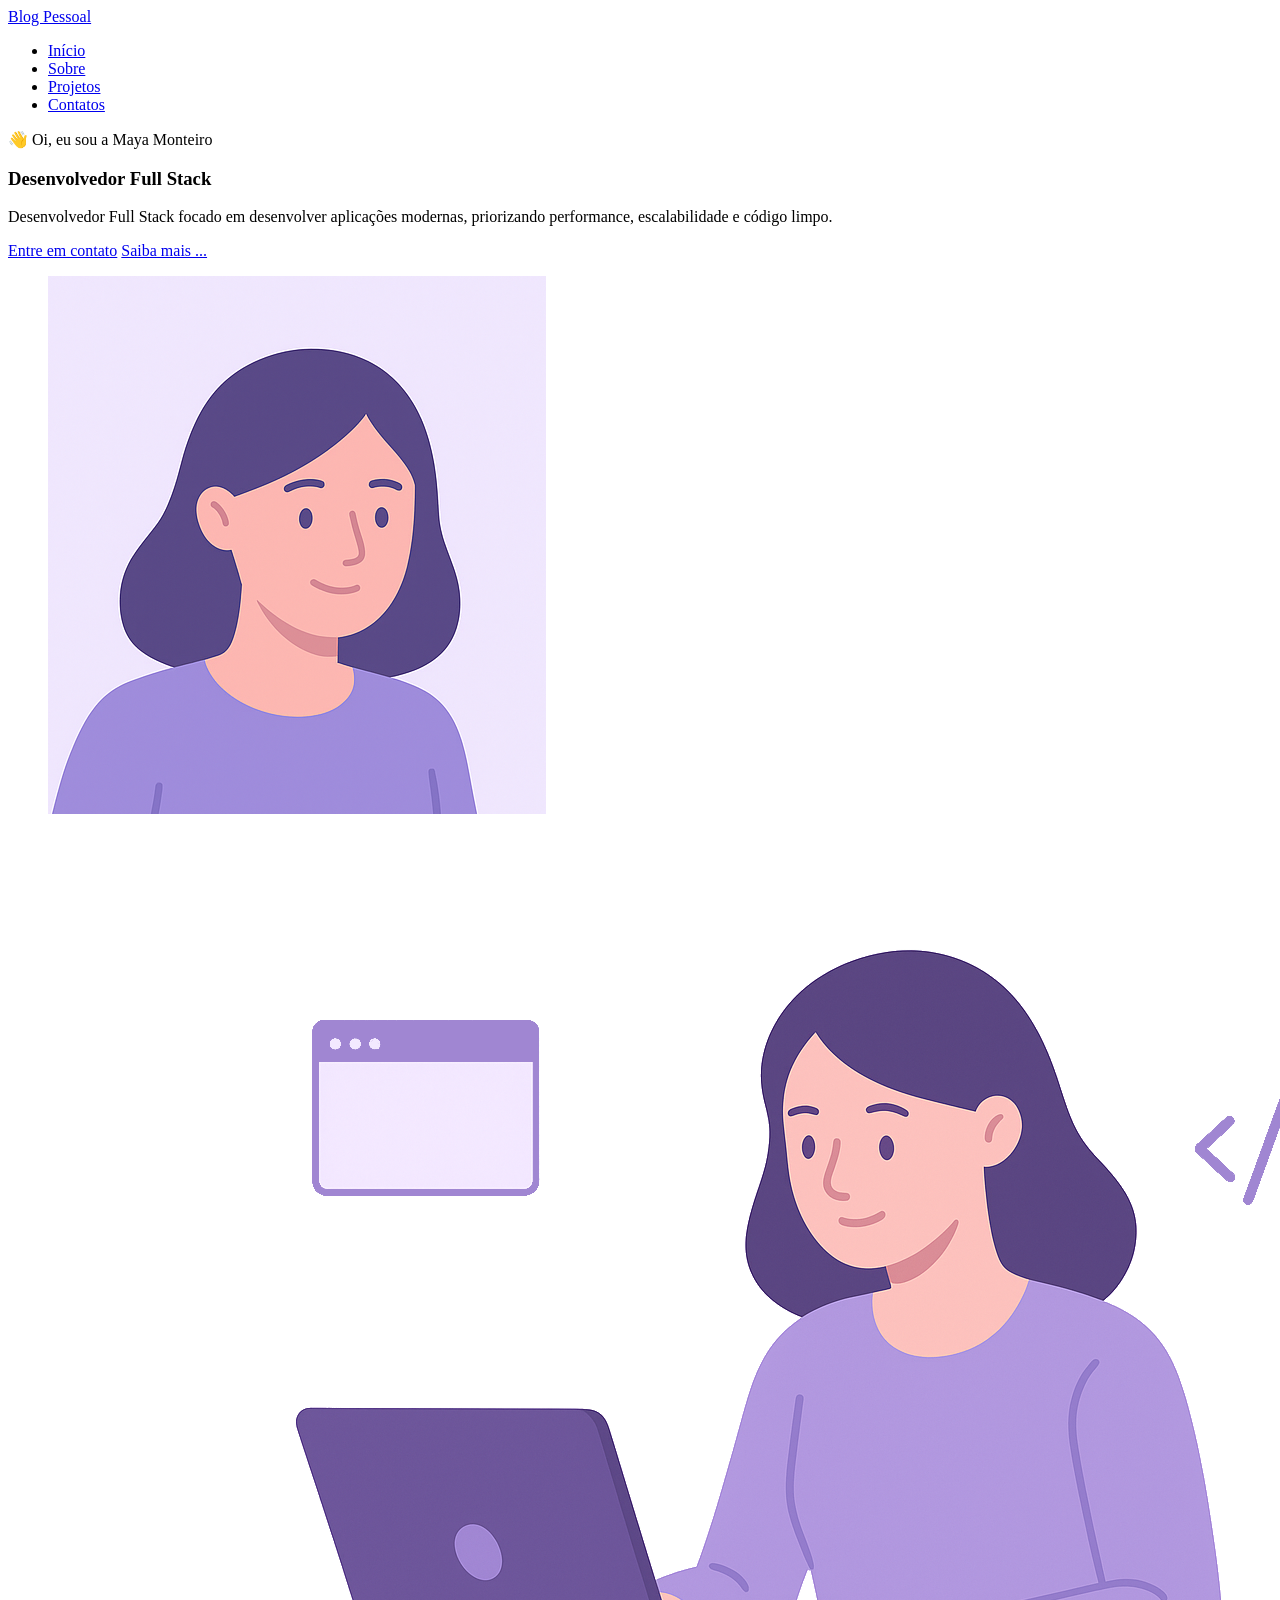
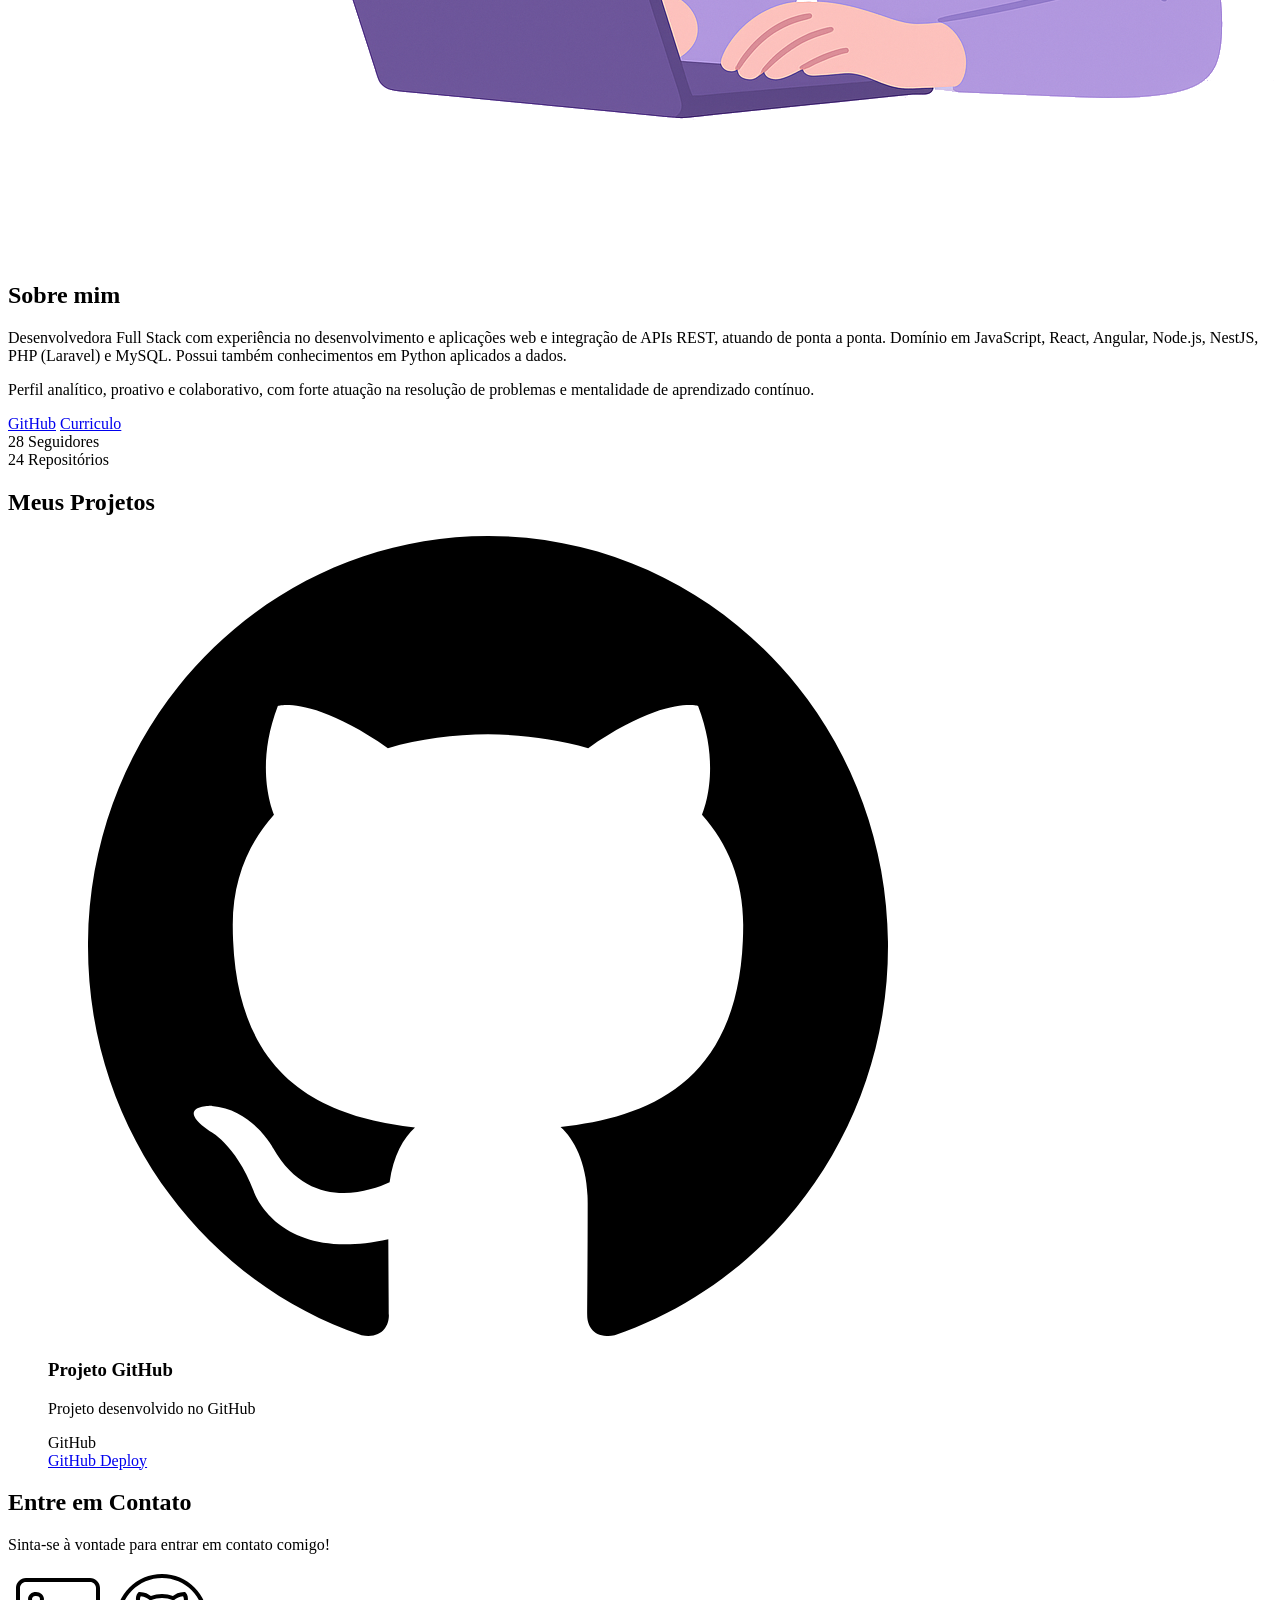
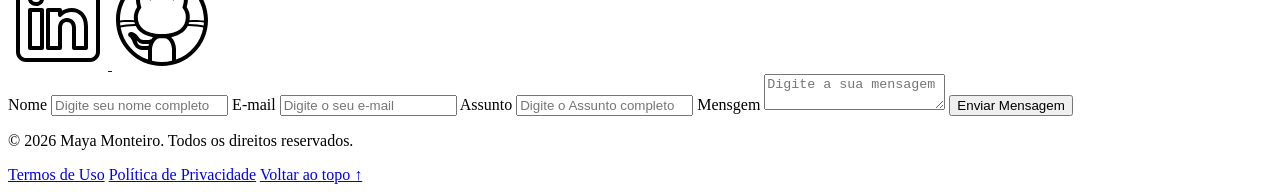
==== index.html @ 57dfe899 "✨ New Feature: Construindo a página index.html" ====
<!doctype html>
<html lang="pt-br">

<head>
    <meta charset="UTF-8" />
    <meta name="viewport" content="width=device-width, initial-scale=1.0" />
    <meta name=" author" content="Maya Monteiro" />
    <meta name="description"
        content="Blog Pessoal Maya Monteiro, desenvolvedor Full Stack especializado em criar experiências digitais incríveis. Conheça meus projetos e entre em contato." />
    <meta name="robots" content="index,follow" />

    <link rel="icon" type="image/svg+xml" href="./assests/img/favicon.svg" />
    <title>Mayara Monteiro</title>
</head>

<body id="topo">
    <!-- Cabeçalho -->
    <header>
        <!-- Título -->
        <a href="index.html" id="titulo">Blog Pessoal</a>

        <!-- Navegação MENU -->
        <nav>
            <ul class="menu-list">
                <li><a href="#hero">Início</a></li>
                <li><a href="#about">Sobre</a></li>
                <li><a href="#projects">Projetos</a></li>
                <li><a href="#contact">Contatos</a></li>
            </ul>
        </nav>

    </header>

    <!-- Seção Principal -->
    <main>

        <!--HERO-->
        <section id"hero" class="section-container hero-container">

            <article class="hero-content">
                <span>👋 Oi, eu sou a Maya Monteiro</span>
                <h1>Desenvolvedor Full Stack</h1>
                <p>Desenvolvedor Full Stack focado em desenvolver aplicações modernas,
                    priorizando performance, escalabilidade e código limpo.</p>

                <div class="buttons-container">
                    <a href="#contact" class="botao">Entre em contato</a>
                    <a href="#about" class="botao-outline"> Saiba mais ...</a>
                </div>
            </article>

            <!-- Img HERO -->
            <figure class="hero-image">
                <img src="./assests/img/avatar_dev_woman.svg" alt=" Foto do autor do site" class="float-inimat">

            </figure>
        </section>

        <!--ABOUT-->
        <section id"about" class="section-container about-container">
            <figure class="about-image">
                <img src="./assests/img/foto_dev_woman.svg" alt="Foto perfil do autor">
            </figure>

            <article class="about-content">
                <h2>Sobre mim</h2>
                <p>Desenvolvedora Full Stack com experiência no desenvolvimento
                    e aplicações web e integração de APIs REST,
                    atuando de ponta a ponta. Domínio em JavaScript, React, Angular,
                    Node.js, NestJS, PHP (Laravel) e MySQL.
                    Possui também conhecimentos em Python aplicados a dados.</p>

                <p>Perfil analítico, proativo e colaborativo,
                    com forte atuação na resolução de problemas e mentalidade de
                    aprendizado contínuo.</p>

                <!-- GitHub + Curriculo e dados do GH -->
                <div class="about-buttons-data">

                    <!-- LINKS -->
                    <div class="buttons-container">
                        <a href="#" target="_blank" class="botao">GitHub</a>
                        <a href="#" target="_blank" "botao-outline"> Curriculo </a>
                    </div>

                    <!-- DADOS -->
                    <div class="data-container">

                        <!-- Seguidores -->
                        <div class="data-item">
                            <span class="data-number">28</span>
                            <span class="data-label">Seguidores</span>
                        </div>

                        <!-- Respositórios Públicos -->
                        <div class="data-container">
                            <div class="data-item">
                                <span class="data-number">24</span>
                                <span class="data-label">Repositórios</span>
                            </div>
                        </div>
                    </div>
            </article>

        </section>

        <!--PROJECTS-->
        <section id"projects" class="section-container projects-container">

            <h2>Meus Projetos</h2>

            <!-- Swiper Container -->
            <div class="swaiper projects-swiper">
                <div class="swiper-wrapper">
                    <figure class="swiper-slide">
                        <article class="project-card">

                            <!-- Ícone da Tec padrão do projeto -->
                            <figure class="project-image">
                                <img src="./assests/icons/languages/github.svg" alt="Ícone do GitHub">
                            </figure>

                            <!-- Conteúdo do projeto -->
                            <div class="project-content">

                                <h3> Projeto GitHub</h3>
                                <p> Projeto desenvolvido no GitHub</p>

                                <!-- Tags do projeto -->
                                <div class="project-tags">
                                    <span class="tag">GitHub</span>
                                </div>

                                <!-- Links do projeto -->
                                <div class="project-buttons">
                                    <a href="#" target="_blank" class="botao-sm"> GitHub </a>
                                    <a href="#" target="_blank" class="botao-outline botao sm"> Deploy </a>
                                </div>


                            </div>
                        </article>
                    </figure>

                </div>

            </div>

            <!-- Botões de Navegação -->
            <div class="swiper-button-next"></div>
            <div class="swiper-button-next"></div>

            <!-- paginação -->
            <div class="swiper-pagination"></div>

            </div>
        </section>

        <!--CONTACT-->
        <section id"contact" class="section-container contact-container">

            <!-- Redes adicionais -->

            <article class="contact-info">
                <h2> Entre em Contato</h2>
                <p>Sinta-se à vontade para entrar em contato comigo!</p>

                <div class="social-container">
                    <a href="#" target="_blank" class="social-icon" aria-label="Linkedin">
                        <img src="./assests//icons/social/linkedin.svg" alt="">
                    </a>

                    <a href="#" target="_blank" class="social-icon" aria-label="GitHub">
                        <img src="./assests//icons/social/github.svg" alt="">
                    </a>
                </div>
            </article>

            <!-- Formulário de Contato -->
            <form id="formulario">

                <label for="nome">Nome</label>
                <input id="nome" name="nome" type="text" placeholder="Digite seu nome completo">
                <span id="erro-nome"></span>

                <label for="email">E-mail</label>
                <input id="email" name="email" type="text" placeholder="Digite o seu e-mail">
                <span id="erro-email"></span>

                <label for="assunto">Assunto</label>
                <input id="assunto" name="assunto" type="text" placeholder="Digite o Assunto completo">
                <span id="erro-assunto"></span>

                <label for="mensagem">Mensgem</label>
                <textarea id="mensagem" name="mensagem" placeholder="Digite a sua mensagem"></textarea>
                <span id="erro-mensagem"></span>

                <button class="botao" type="submit">Enviar Mensagem</button>

            </form>
        </section>


    </main>

    <!-- Rodapé -->
    <footer class="footer">
        <div class="footer-bottom">
            <div class="footer-divider"></div>
            <div class="footer-bottom-content">
                <p>&copy; 2026 Maya Monteiro. Todos os direitos reservados.</p>
                <div class="footer-bottom-links">
                    <a href="#">Termos de Uso</a>
                    <a href="#">Política de Privacidade</a>
                    <a href="#topo">Voltar ao topo ↑</a>
                </div>
            </div>
        </div>
    </footer>
</body>

</html>
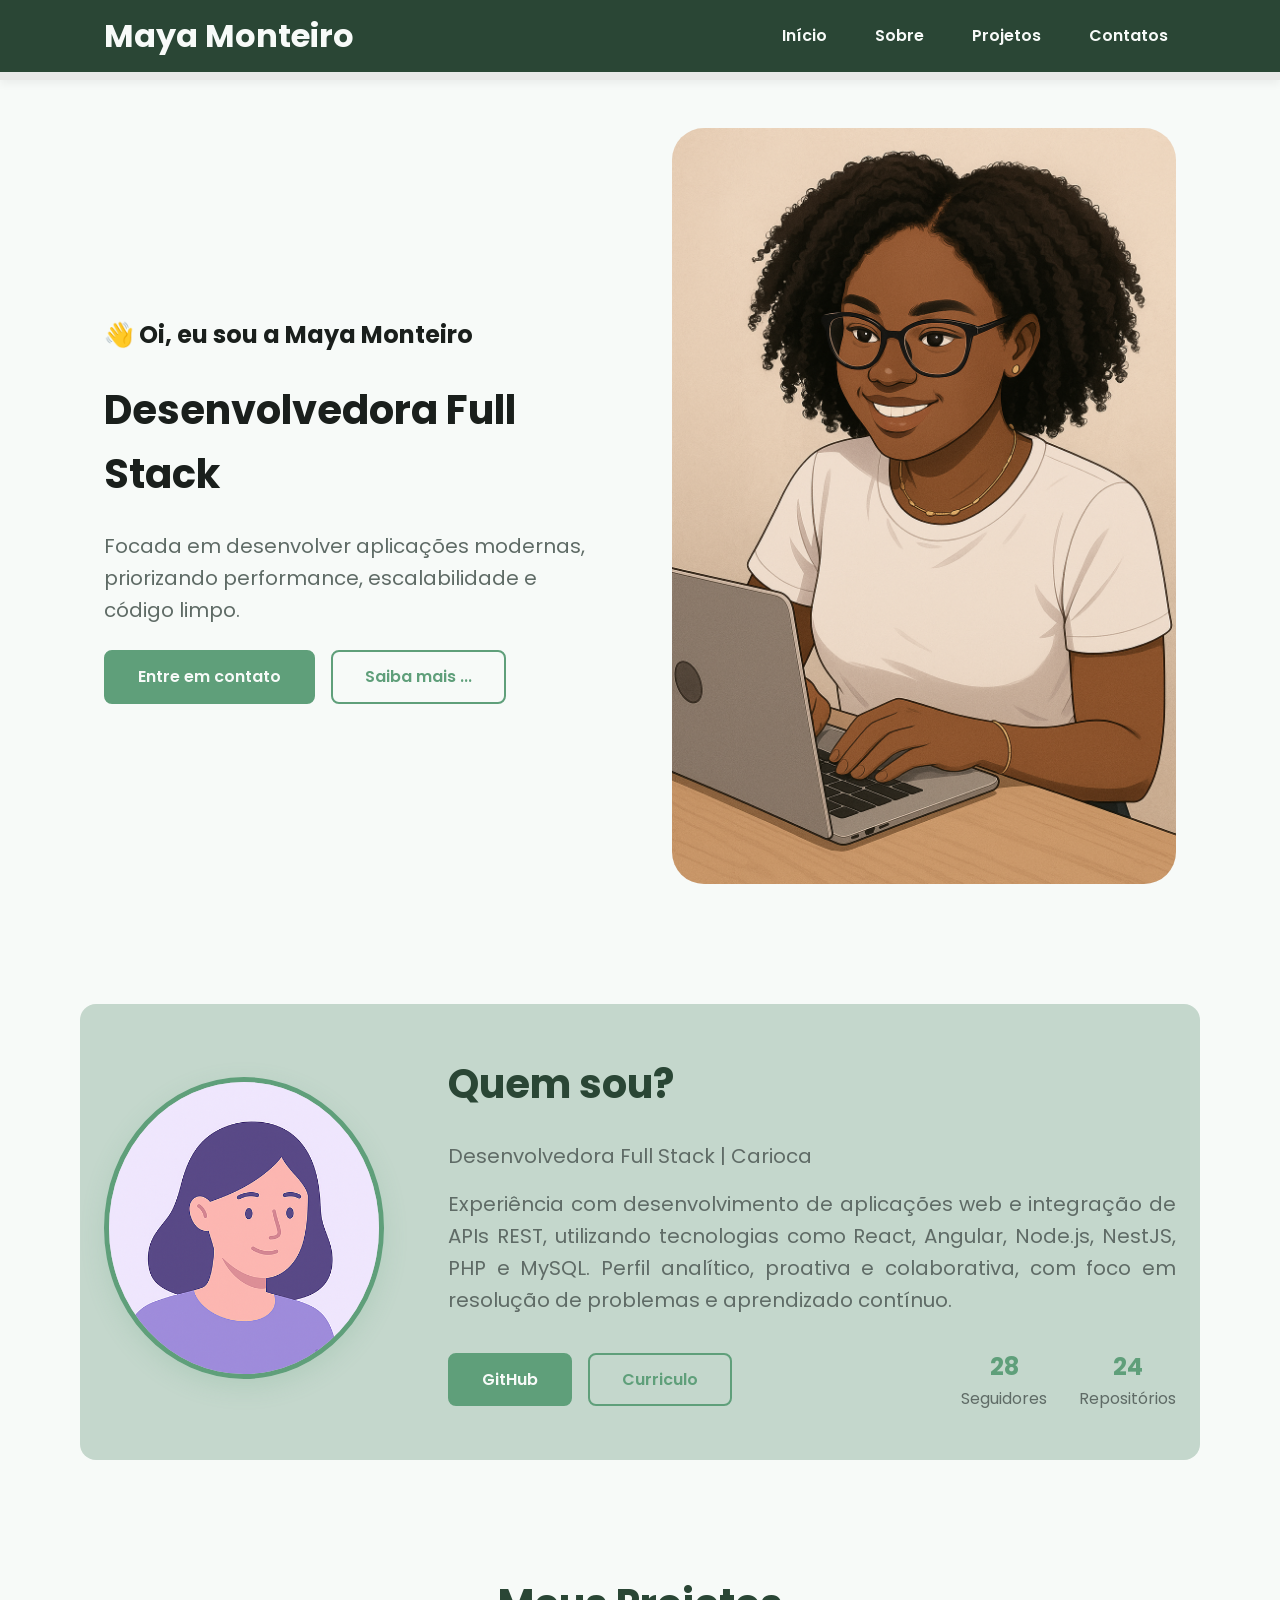
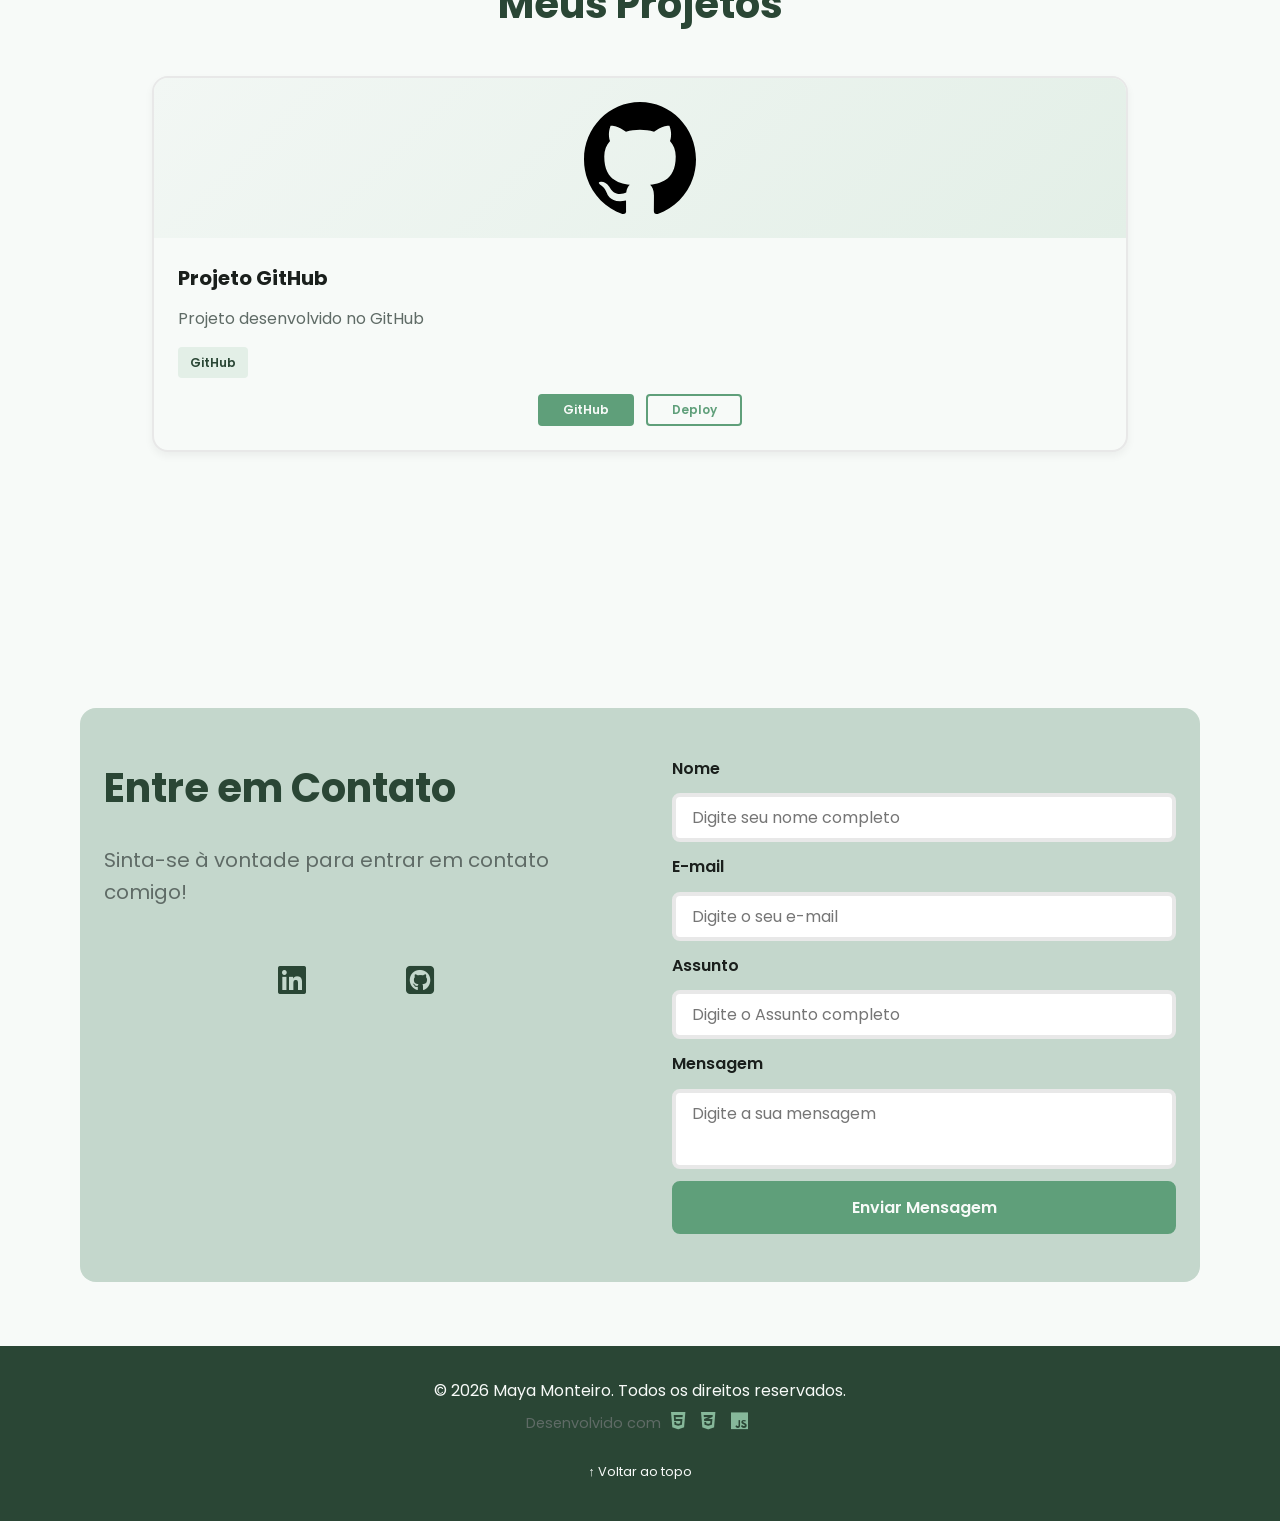
==== commit da974d34: "🐛 FIX: Corrige erros de digitação" ====
--- a/index.html
+++ b/index.html
@@ -2,6 +2,17 @@
 <html lang="pt-br">
 
 <head>
+
+    <!-- Fontes do Google -->
+    <link rel="preconnect" href="https://fonts.googleapis.com">
+    <link rel="preconnect" href="https://fonts.gstatic.com" crossorigin>
+
+    <!-- Fonte do Google - Poppins -->
+    <link href="https://fonts.googleapis.com/css2?family=Poppins&display=swap" rel="stylesheet">
+
+    <!-- Font Awesome -->
+    <link rel="stylesheet" href="https://cdnjs.cloudflare.com/ajax/libs/font-awesome/6.5.0/css/all.min.css">
+
     <meta charset="UTF-8" />
     <meta name="viewport" content="width=device-width, initial-scale=1.0" />
     <meta name=" author" content="Maya Monteiro" />
@@ -9,25 +20,32 @@
         content="Blog Pessoal Maya Monteiro, desenvolvedor Full Stack especializado em criar experiências digitais incríveis. Conheça meus projetos e entre em contato." />
     <meta name="robots" content="index,follow" />
 
-    <link rel="icon" type="image/svg+xml" href="./assests/img/favicon.svg" />
+    <link rel="icon" type="image/svg+xml" href="./assets/img/favicon.svg" />
+
+    <link rel="stylesheet" href="./assets/css/style.css">
+
     <title>Mayara Monteiro</title>
 </head>
 
 <body id="topo">
     <!-- Cabeçalho -->
     <header>
-        <!-- Título -->
-        <a href="index.html" id="titulo">Blog Pessoal</a>
-
-        <!-- Navegação MENU -->
-        <nav>
-            <ul class="menu-list">
-                <li><a href="#hero">Início</a></li>
-                <li><a href="#about">Sobre</a></li>
-                <li><a href="#projects">Projetos</a></li>
-                <li><a href="#contact">Contatos</a></li>
-            </ul>
-        </nav>
+
+        <div class="menu-content">
+            <!-- Título -->
+            <a href="index.html" id="titulo">Maya Monteiro</a>
+
+            <!-- Navegação MENU -->
+            <nav>
+                <ul class="menu-list">
+                    <li><a href="#hero">Início</a></li>
+                    <li><a href="#about">Sobre</a></li>
+                    <li><a href="#projects">Projetos</a></li>
+                    <li><a href="#contact">Contatos</a></li>
+                </ul>
+            </nav>
+
+        </div>
 
     </header>
 
@@ -35,12 +53,12 @@
     <main>
 
         <!--HERO-->
-        <section id"hero" class="section-container hero-container">
+        <section id="hero" class="section-container hero-container">
 
             <article class="hero-content">
                 <span>👋 Oi, eu sou a Maya Monteiro</span>
-                <h1>Desenvolvedor Full Stack</h1>
-                <p>Desenvolvedor Full Stack focado em desenvolver aplicações modernas,
+                <h1>Desenvolvedora Full Stack</h1>
+                <p>Focada em desenvolver aplicações modernas,
                     priorizando performance, escalabilidade e código limpo.</p>
 
                 <div class="buttons-container">
@@ -51,36 +69,40 @@
 
             <!-- Img HERO -->
             <figure class="hero-image">
-                <img src="./assests/img/avatar_dev_woman.svg" alt=" Foto do autor do site" class="float-inimat">
+                <picture>
+                    <!-- Mobile -->
+                    <source media="(max-width: 480px)" srcset="./assets/img/Mayara-TI-horizontal.png">
+
+                    <!-- Web -->
+                    <img src="./assets/img/Mayara-TI.png" alt="Foto do autor do site" class="float-animation">
+                </picture>
 
             </figure>
         </section>
 
         <!--ABOUT-->
-        <section id"about" class="section-container about-container">
+        <section id="about" class="section-container about-container">
             <figure class="about-image">
-                <img src="./assests/img/foto_dev_woman.svg" alt="Foto perfil do autor">
+                <img src="./assets/img/avatar_dev_woman.svg" alt="Foto perfil do autor">
             </figure>
 
             <article class="about-content">
-                <h2>Sobre mim</h2>
-                <p>Desenvolvedora Full Stack com experiência no desenvolvimento
-                    e aplicações web e integração de APIs REST,
-                    atuando de ponta a ponta. Domínio em JavaScript, React, Angular,
-                    Node.js, NestJS, PHP (Laravel) e MySQL.
-                    Possui também conhecimentos em Python aplicados a dados.</p>
-
-                <p>Perfil analítico, proativo e colaborativo,
-                    com forte atuação na resolução de problemas e mentalidade de
-                    aprendizado contínuo.</p>
-
-                <!-- GitHub + Curriculo e dados do GH -->
+                <h2>Quem sou?</h2>
+                <p><strong>Desenvolvedora Full Stack | Carioca</strong></p>
+
+                <p> Experiência com desenvolvimento de aplicações web e integração de APIs REST, utilizando tecnologias
+                    como React, Angular, Node.js, NestJS, PHP e MySQL.
+
+                    Perfil analítico, proativa e colaborativa, com foco em resolução de problemas e aprendizado
+                    contínuo.
+
+                </p> <!-- GitHub + Curriculo e dados do GH -->
                 <div class="about-buttons-data">
 
                     <!-- LINKS -->
                     <div class="buttons-container">
                         <a href="#" target="_blank" class="botao">GitHub</a>
-                        <a href="#" target="_blank" "botao-outline"> Curriculo </a>
+                        <a href="#" target="_blank" class="botao-outline"> Curriculo </a>
                     </div>
 
                     <!-- DADOS -->
@@ -105,19 +127,19 @@
         </section>
 
         <!--PROJECTS-->
-        <section id"projects" class="section-container projects-container">
+        <section id="projects" class="section-container projects-container">
 
             <h2>Meus Projetos</h2>
 
             <!-- Swiper Container -->
-            <div class="swaiper projects-swiper">
+            <div class="swiper projects-swiper">
                 <div class="swiper-wrapper">
                     <figure class="swiper-slide">
                         <article class="project-card">
 
                             <!-- Ícone da Tec padrão do projeto -->
                             <figure class="project-image">
-                                <img src="./assests/icons/languages/github.svg" alt="Ícone do GitHub">
+                                <img src="./assets/icons/languages/github.svg" alt="Ícone do GitHub">
                             </figure>
 
                             <!-- Conteúdo do projeto -->
@@ -133,8 +155,8 @@
 
                                 <!-- Links do projeto -->
                                 <div class="project-buttons">
-                                    <a href="#" target="_blank" class="botao-sm"> GitHub </a>
-                                    <a href="#" target="_blank" class="botao-outline botao sm"> Deploy </a>
+                                    <a href="#" target="_blank" class="botao botao-sm"> GitHub </a>
+                                    <a href="#" target="_blank" class="botao-outline botao-sm"> Deploy </a>
                                 </div>
 
 
@@ -147,17 +169,16 @@
             </div>
 
             <!-- Botões de Navegação -->
-            <div class="swiper-button-next"></div>
+            <div class="swiper-button-prev"></div>
             <div class="swiper-button-next"></div>
 
             <!-- paginação -->
             <div class="swiper-pagination"></div>
 
-            </div>
         </section>
 
         <!--CONTACT-->
-        <section id"contact" class="section-container contact-container">
+        <section id="contact" class="section-container contact-container">
 
             <!-- Redes adicionais -->
 
@@ -167,11 +188,12 @@
 
                 <div class="social-container">
                     <a href="#" target="_blank" class="social-icon" aria-label="Linkedin">
-                        <img src="./assests//icons/social/linkedin.svg" alt="">
+                        <i class="fa-brands fa-linkedin"></i>
+
                     </a>
 
                     <a href="#" target="_blank" class="social-icon" aria-label="GitHub">
-                        <img src="./assests//icons/social/github.svg" alt="">
+                        <i class="fa-brands fa-square-github"></i>
                     </a>
                 </div>
             </article>
@@ -191,7 +213,7 @@
                 <input id="assunto" name="assunto" type="text" placeholder="Digite o Assunto completo">
                 <span id="erro-assunto"></span>
 
-                <label for="mensagem">Mensgem</label>
+                <label for="mensagem">Mensagem</label>
                 <textarea id="mensagem" name="mensagem" placeholder="Digite a sua mensagem"></textarea>
                 <span id="erro-mensagem"></span>
 
@@ -206,14 +228,22 @@
     <!-- Rodapé -->
     <footer class="footer">
         <div class="footer-bottom">
-            <div class="footer-divider"></div>
+
+            <div class="footer-divisao"></div>
+
             <div class="footer-bottom-content">
+
                 <p>&copy; 2026 Maya Monteiro. Todos os direitos reservados.</p>
-                <div class="footer-bottom-links">
-                    <a href="#">Termos de Uso</a>
-                    <a href="#">Política de Privacidade</a>
-                    <a href="#topo">Voltar ao topo ↑</a>
-                </div>
+
+                <p class="footer-dev">
+                    Desenvolvido com
+                    <i class="fa-brands fa-html5"></i>
+                    <i class="fa-brands fa-css3-alt"></i>
+                    <i class="fa-brands fa-js"></i>
+                </p>
+
+                <a href="#topo" class="footer-topo">↑ Voltar ao topo</a>
+
             </div>
         </div>
     </footer>
--- a/assets/css/style.css
+++ b/assets/css/style.css
@@ -0,0 +1,894 @@
+/*
+========================
+    RESET NAVEGADOR 
+========================
+*/
+
+* {
+    margin: 0;
+    padding: 0;
+    box-sizing: border-box;
+    font-family: 'Poppins', sans-serif;
+    font-weight: 400;
+    text-decoration: none;
+    outline: none
+}
+
+/* Variáveis */
+:root {
+
+    /* Paleta de Cores - Green (suave) */
+    --green-50: #f2f7f4;
+    --green-100: #e3efe7;
+    --green-200: #c7dfd0;
+    --green-300: #a9cfb7;
+    --green-400: #86b89a;
+    --green-500: #5f9f7a;
+    --green-600: #4c8062;
+    --green-700: #3a624b;
+    --green-800: #2a4635;
+    --green-900: #1a2b21;
+    --green-950: #0e1712;
+
+    /* Cores Neutras */
+    --gray-200: #e8e8e8;
+    --gray-400: #5f6b66;
+    --black: #1a1f1c;
+    --white: #f7faf8;
+
+    /* Cores de Estado */
+    --error: #e63946;
+
+    /* Sombras */
+    --shadow-sm: 0 0.25rem 0.5rem rgba(0, 0, 0, 0.05);
+    --shadow-md: 0 0.25rem 0.75rem rgba(95, 159, 122, 0.25);
+    --shadow-lg: 0 0.5rem 1.5rem rgba(95, 159, 122, 0.18);
+
+    /* Espaçamentos */
+    --spacing-xs: 0.5rem;
+    --spacing-sm: 1rem;
+    --spacing-md: 1.5rem;
+    --spacing-lg: 2rem;
+    --spacing-xl: 3rem;
+    --spacing-2xl: 4rem;
+
+    /* Tamanhos de Fonte */
+    --text-sm: 0.75rem;
+    --text-base: 1rem;
+    --text-lg: 1.25rem;
+    --text-xl: 1.5rem;
+    --text-2xl: 2rem;
+    --text-3xl: 2.5rem;
+
+    /* Border Radius */
+    --radius-sm: 0.25rem;
+    --radius-md: 0.5rem;
+    --radius-lg: 1rem;
+    --radius-xl: 2rem;
+    --radius-full: 50%;
+
+    /* Animação */
+    --transition-default: all 0.3s ease;
+}
+
+
+
+html {
+    scroll-behavior: smooth;
+}
+
+body {
+    display: flex;
+    flex-direction: column;
+    min-height: 100vh;
+    background-color: var(--white);
+    line-height: 1.6;
+    color: var(--black);
+}
+
+/*
+========================
+        MAIN 
+========================
+*/
+main {
+    flex: 1;
+}
+
+/* 
+========================
+        SECTION 
+========================
+(Configurações das Seções)
+*/
+
+.section-container {
+    max-width: 70rem;
+    margin: 0 auto;
+    padding: var(--spacing-xl) var(--spacing-md);
+    scroll-margin-top: 6rem;
+}
+
+/* 
+========================
+        BOTÃO 
+========================
+*/
+
+.buttons-container {
+    display: flex;
+    gap: var(--spacing-sm);
+}
+
+.botao,
+.botao-outline {
+    display: inline-block;
+    padding: 0.75rem 2rem;
+    border: 0.15rem solid transparent;
+    border-radius: var(--radius-md);
+    font-size: var(--text-base);
+    font-weight: 600;
+    text-align: center;
+    cursor: pointer;
+    transition: var(--transition-default);
+}
+
+.botao {
+    border-color: var(--green-500);
+    background-color: var(--green-500);
+    color: var(--white);
+}
+
+.botao:hover {
+    border-color: var(--green-800);
+    background-color: var(--green-800);
+    box-shadow: var(--shadow-md);
+    transform: translateY(-0.25rem);
+}
+
+.botao-outline {
+    border-color: var(--green-500);
+    background-color: transparent;
+    color: var(--green-500);
+}
+
+.botao-outline:hover {
+    border-color: var(--green-500);
+    background-color: var(--green-500);
+    color: var(--white);
+    transform: translateY(-0.25rem);
+}
+
+/* Botões pequenos - Card Projetos */
+
+.botao.botao-sm,
+.botao-outline.botao-sm {
+    min-width: 6rem;
+    padding: 0.25rem var(--spacing-sm);
+    border-width: 0.125rem;
+    border-radius: 0.25rem;
+    font-size: var(--text-sm);
+}
+
+/* 
+========================
+        HEADER  
+========================
+(Cabeçalho + Menu)
+*/
+
+header {
+    position: sticky;
+    top: 0;
+    z-index: 1000;
+    width: 100%;
+    height: 5rem;
+    border-bottom: var(--spacing-xs) solid var(--gray-200);
+    box-shadow: var(--shadow-sm);
+    background-color: var(--green-800);
+}
+
+header a {
+    font-weight: 600;
+    color: var(--white);
+    transition: color 0.3s ease;
+}
+
+header a:hover {
+    color: var(--green-100);
+}
+
+#titulo {
+    font-size: var(--text-2xl);
+    font-weight: 700;
+}
+
+.menu-content {
+    display: flex;
+    justify-content: space-between;
+    align-items: center;
+    max-width: 70rem;
+    height: 100%;
+    margin: 0 auto;
+    padding: 0 var(--spacing-md);
+}
+
+.menu-list {
+    display: flex;
+    gap: var(--spacing-lg);
+    list-style: none;
+}
+
+.menu-list a {
+    padding: var(--spacing-xs);
+}
+
+/* 
+========================
+        HERO 
+========================
+*/
+.hero-container {
+    display: flex;
+    align-items: center;
+    gap: var(--spacing-2xl);
+    min-height: calc(100vh - 5rem);
+}
+
+.hero-content {
+    display: flex;
+    flex: 1;
+    flex-direction: column;
+    gap: var(--spacing-md);
+
+}
+
+.hero-content span {
+    font-size: var(--text-xl);
+    font-weight: 700;
+}
+
+.hero-content h1 {
+    font-size: var(--text-3xl);
+    font-weight: 700;
+}
+
+.hero-content p,
+.about-content p,
+.contact-info p {
+    font-size: var(--text-lg);
+    color: var(--gray-400);
+}
+
+.hero-image {
+    display: flex;
+    flex: 1;
+    justify-content: center;
+}
+
+.hero-image img {
+    width: 100%;
+    max-width: 100%;
+    border-radius: var(--radius-xl);
+}
+
+/* 
+========================
+    ANIMAÇÃO FLUTUANTE
+========================
+*/
+
+@keyframes float {
+
+    0%,
+    100% {
+        transform: translateY(0);
+    }
+
+    50% {
+        transform: translateY(-1.25rem);
+    }
+
+}
+
+/* Usa animação */
+.float-animation {
+    animation: float 3s ease-in-out infinite;
+}
+
+
+/* 
+========================
+        ABOUT 
+========================
+*/
+
+.about-container {
+    display: flex;
+    align-items: center;
+    gap: var(--spacing-2xl);
+    margin: var(--spacing-2xl) auto;
+    border-radius: var(--radius-lg);
+    background-color: #c4d7cc;
+}
+
+.about-image {
+    flex: 0 0 17.5rem;
+}
+
+.about-image img {
+    width: 100%;
+    border: 0.35rem solid var(--green-500);
+    border-radius: var(--radius-full);
+    box-shadow: var(--shadow-lg);
+}
+
+.about-content h2,
+.projects-container h2,
+.contact-info h2 {
+    margin-bottom: var(--spacing-md);
+    font-size: var(--text-3xl);
+    font-weight: 700;
+    color: var(--green-800);
+}
+
+.about-content p {
+    margin-bottom: var(--spacing-sm);
+    text-align: justify;
+}
+
+.about-buttons-data {
+    display: flex;
+    justify-content: space-between;
+    align-items: center;
+    gap: var(--spacing-lg);
+    margin-top: var(--spacing-lg);
+}
+
+.about-buttons-data .botao {
+    margin-right: auto;
+}
+
+.data-container {
+    display: flex;
+    gap: var(--spacing-lg);
+    margin-top: 0;
+}
+
+.data-item {
+    display: flex;
+    flex-direction: column;
+    align-items: center;
+}
+
+.data-number {
+    font-size: var(--text-xl);
+    font-weight: 700;
+    text-align: center;
+    color: var(--green-500);
+}
+
+.data-label {
+    font-size: var(--text-base);
+    text-align: center;
+    color: var(--gray-400);
+}
+
+
+/* 
+========================
+        PROJECTS 
+========================
+*/
+
+.projects-container {
+    scroll-margin-top: 3rem;
+    margin: var(--spacing-2xl) auto;
+    text-align: center;
+}
+
+.projects-swiper {
+    position: relative;
+    width: 100%;
+    padding: var(--spacing-sm) var(--spacing-xl) var(--spacing-xl);
+    overflow: hidden;
+}
+
+/* Card Projetos */
+
+.project-card {
+    display: flex;
+    flex-direction: column;
+    width: 100%;
+    height: 100%;
+    border: 0.15rem solid var(--gray-200);
+    border-radius: var(--radius-lg);
+    background-color: var(--white);
+    box-shadow: var(--shadow-sm);
+    overflow: hidden;
+    transition: var(--transition-default);
+}
+
+.project-card:hover {
+    box-shadow: var(--shadow-lg);
+}
+
+.project-image {
+    display: flex;
+    justify-content: center;
+    align-items: center;
+    width: 100%;
+    height: 10rem;
+    background: linear-gradient(135deg, var(--green-50) 0%, var(--green-100) 100%);
+}
+
+.project-image img {
+    width: 75%;
+    height: 75%;
+    max-width: 7rem;
+    max-height: 7rem;
+    object-fit: contain;
+    transition: transform 0.3s ease;
+}
+
+.project-content {
+    display: flex;
+    flex: 1;
+    flex-direction: column;
+    padding: var(--spacing-md);
+    text-align: left;
+}
+
+.project-content h3 {
+    margin-bottom: 0.75rem;
+    font-size: var(--text-lg);
+    font-weight: 700;
+}
+
+.project-content p {
+    margin-bottom: var(--spacing-sm);
+    font-size: var(--text-base);
+    color: var(--gray-400)
+}
+
+.project-tags {
+    display: flex;
+    flex-wrap: wrap;
+    gap: var(--spacing-xs)
+}
+
+.tag {
+    padding: 0.375rem 0.75rem;
+    border-radius: var(--radius-sm);
+    background-color: var(--green-100);
+    font-size: var(--text-sm);
+    font-weight: 600;
+    color: var(--green-800);
+}
+
+.project-buttons {
+    display: flex;
+    justify-content: center;
+    align-items: center;
+    gap: 0.75rem;
+    margin-top: var(--spacing-sm);
+}
+
+/* 
+========================
+        SWIPER 
+========================
+*/
+
+.swiper-wrapper {
+    align-items: stretch;
+}
+
+.swiper-slide {
+    display: flex;
+    height: auto;
+}
+
+/* Botões do Swiper (navegação) */
+.swiper-button-next,
+.swiper-button-prev {
+    width: 3rem;
+    height: 3rem;
+}
+
+.swiper-button-next:after,
+.swiper-button-prev:after {
+    font-size: var(--text-lg);
+    color: var(--green-500);
+}
+
+.swiper-button-next:hover:after,
+.swiper-button-prev:hover:after {
+    color: var(--green-800);
+}
+
+/* Indicadores de paginação */
+.swiper-pagination-bullet {
+    width: 0.75rem;
+    height: 0.75rem;
+    background-color: var(--gray-200);
+    opacity: 1;
+}
+
+.swiper-pagination-bullet-active {
+    width: var(--spacing-lg);
+    border-radius: var(--radius-sm);
+    background-color: var(--green-500);
+}
+
+/* 
+========================
+        CONTACT 
+========================
+*/
+
+.contact-container {
+    display: grid;
+    grid-template-columns: 1fr 1fr;
+    gap: var(--spacing-2xl);
+    background-color: #c4d7cc;
+    border-radius: var(--radius-lg);
+    margin-bottom: var(--spacing-2xl);
+
+}
+
+/*Redes Sociais*/
+
+.contact-info h2 {
+    margin-bottom: var(--spacing-md);
+}
+
+.contact-info p {
+    margin-bottom: var(--spacing-lg);
+}
+
+.social-container {
+    display: flex;
+    justify-content: center;
+    gap: var(--spacing-xl);
+}
+
+.social-icon {
+    width: 5rem;
+    height: 5rem;
+    padding: 0.75rem;
+    border-radius: var(--radius-md);
+    transition: var(--transition-default);
+    display: flex;
+    align-items: center;
+    justify-content: center;
+
+}
+
+.social-icon i {
+    font-size: 2rem;
+    color: var(--green-800);
+    transition: 0.3s ease;
+
+}
+
+.social-icon i:hover {
+    color: var(--green-500);
+}
+
+/* 
+========================
+    FORMULÁRIO CONTATO 
+========================
+*/
+
+form {
+    display: flex;
+    flex-direction: column;
+    gap: 0.75rem;
+}
+
+form label {
+    font-size: var(--text-base);
+    font-weight: 600;
+}
+
+form input,
+form textarea {
+    width: 100%;
+    padding: 0.5rem var(--spacing-sm);
+    border: 0.25rem solid var(--gray-200);
+    border-radius: var(--radius-md);
+    font-family: inherit;
+    font-size: var(--text-base);
+    transition: border-color 0.3 ease;
+}
+
+form input:focus,
+form textarea:focus {
+    border-color: var(--green-500)
+}
+
+form textarea {
+    min-height: 5rem;
+    resize: none;
+}
+
+form span {
+    margin-top: -0.75rem;
+    font-size: var(--text-sm);
+    color: var(--error);
+}
+
+/* 
+========================
+        FOOTER 
+========================
+*/
+
+
+.footer {
+    background-color: var(--green-800);
+    color: var(--white);
+    padding: var(--spacing-lg) 0;
+}
+
+
+.footer-bottom-content {
+    display: flex;
+    flex-direction: column;
+    /* empilha */
+    align-items: center;
+    gap: 0.5rem;
+    text-align: center;
+}
+
+.footer-dev {
+    font-size: 0.9rem;
+    color: var(--gray-400);
+}
+
+.footer-dev i {
+    margin: 0 6px;
+    font-size: 1.2rem;
+    color: var(--green-400);
+    transition: 0.3s;
+}
+
+.footer-dev i:hover {
+    color: var(--white);
+    transform: scale(1.2);
+}
+
+.footer-topo {
+    margin-top: 0.8rem;
+    padding: 0.4rem 0.8rem;
+    border-radius: 999px;
+    border: 1px solid var(--gray-600);
+    color: var(--gray-300);
+    text-decoration: none;
+    font-size: 0.8rem;
+    transition: 0.3s;
+}
+
+.footer-topo:hover {
+    background-color: var(--green-500);
+    color: white;
+    border-color: transparent;
+}
+
+/* 
+========================
+    PÁGINA SUCCESS 
+========================
+*/
+
+.success-container {
+    display: flex;
+    flex-direction: column;
+    justify-content: center;
+    align-items: center;
+    width: 100%;
+    min-height: calc(100vh - 12.5rem);
+    padding: var(--spacing-xl) var(--spacing-md);
+}
+
+.success-content {
+    display: flex;
+    flex-direction: column;
+    align-items: center;
+    gap: var(--spacing-md);
+    max-width: 37.5rem;
+    text-align: center;
+}
+
+.success-content h1 {
+    font-size: var(--text-3xl);
+    font-weight: 700;
+    color: var(--green-800);
+}
+
+.success-content h2 {
+    font-size: var(--text-lg);
+    color: var(--gray-400);
+}
+
+.success-texto {
+    text-align: center;
+}
+
+.success-icon {
+    display: flex;
+    align-items: center;
+    justify-content: center;
+    width: 7.5rem;
+    height: 7.5rem;
+    border-radius: var(--radius-full);
+    background-color: var(--green-100);
+}
+
+.success-icon img {
+    width: 6rem;
+    height: 6rem;
+    filter: brightness(0) saturate(100%) invert(46%) sepia(11%) saturate(1176%) hue-rotate(93deg) brightness(94%) contrast(94%);
+}
+
+/* 
+========================
+RESPONSIVIDADE TABLET
+========================
+*/
+@media screen and (max-width: 1024px) {}
+
+/* 
+========================
+RESPONSIVIDADE CELULAR
+========================
+*/
+
+@media screen and (max-width: 480px) {
+    .section-container {
+        padding: var(--spacing-md) var(--spacing-sm);
+
+    }
+
+    .section-container h1 {
+        font-size: var(--text-xl);
+    }
+
+    .section-container h2 {
+        font-size: var(--text-lg);
+    }
+
+    .section-container span {
+        font-size: var(--text-lg);
+    }
+
+    header {
+        border-bottom: none;
+        box-shadow: var(--shadow-lg);
+    }
+
+    /*Menu*/
+    .menu-content {
+        justify-content: center;
+    }
+
+    #titulo {
+        font-size: var(--text-xl);
+    }
+
+    .menu-list {
+        display: none;
+    }
+
+    /* Hero */
+    .hero-container {
+        flex-direction: column-reverse;
+        gap: var(--spacing-xs);
+        padding-top: var(--spacing-lg);
+    }
+
+    .hero-content {
+        gap: var(--spacing-xs);
+        width: 100%;
+    }
+
+    .buttons-container {
+        gap: 0.75rem;
+        width: 100%;
+    }
+
+    .buttons-container .botao,
+    .buttons-container .botao-outline {
+        padding: 0.75rem 1rem;
+        font-size: var(--text-base);
+        white-space: nowrap;
+    }
+
+    .hero-image {
+        width: 100%;
+    }
+
+    .hero-image img {
+        width: 100%;
+        max-width: 22rem;
+    }
+
+    /*About*/
+
+    .about-container {
+        flex-direction: column;
+        margin: var(--spacing-lg) 0.5rem;
+        padding: var(--spacing-md);
+    }
+
+    .about-image img {
+        max-width: 50rem;
+    }
+
+    .about-content {
+        width: 100%;
+    }
+
+    .about-buttons-data {
+        flex-direction: column;
+        align-items: stretch;
+        gap: var(--spacing-md);
+    }
+
+    .about-buttons-data .botao,
+    .about-buttons-data .botao-outline {
+        width: 100%;
+        padding: 0.75rem var(--spacing-lg);
+        font-size: var(--text-base);
+        text-align: center;
+        margin-bottom: var(--spacing-sm);
+    }
+
+    .data-container {
+        justify-content: center;
+        width: 100%;
+    }
+
+    .data-number {
+        font-size: var(--text-lg);
+    }
+
+    .data-label {
+        font-size: var(--text-sm);
+    }
+
+    /*Project*/
+
+    .section-container.projects-container {
+        margin: 0 auto;
+    }
+
+    /* .project-tags{
+        display: ;
+    } */
+
+    .projects-swiper {
+        padding: 0 var(--spacing-xl);
+    }
+
+    /*Contact*/
+
+    .contact-container {
+        grid-template-columns: 1fr;
+        gap: var(--spacing-lg);
+        width: 100%;
+        margin: 0 auto;
+    }
+
+    .contact-info {
+        width: 100%;
+        align-items: center;
+        text-align: center;
+    }
+
+    form {
+        width: 100%;
+    }
+}
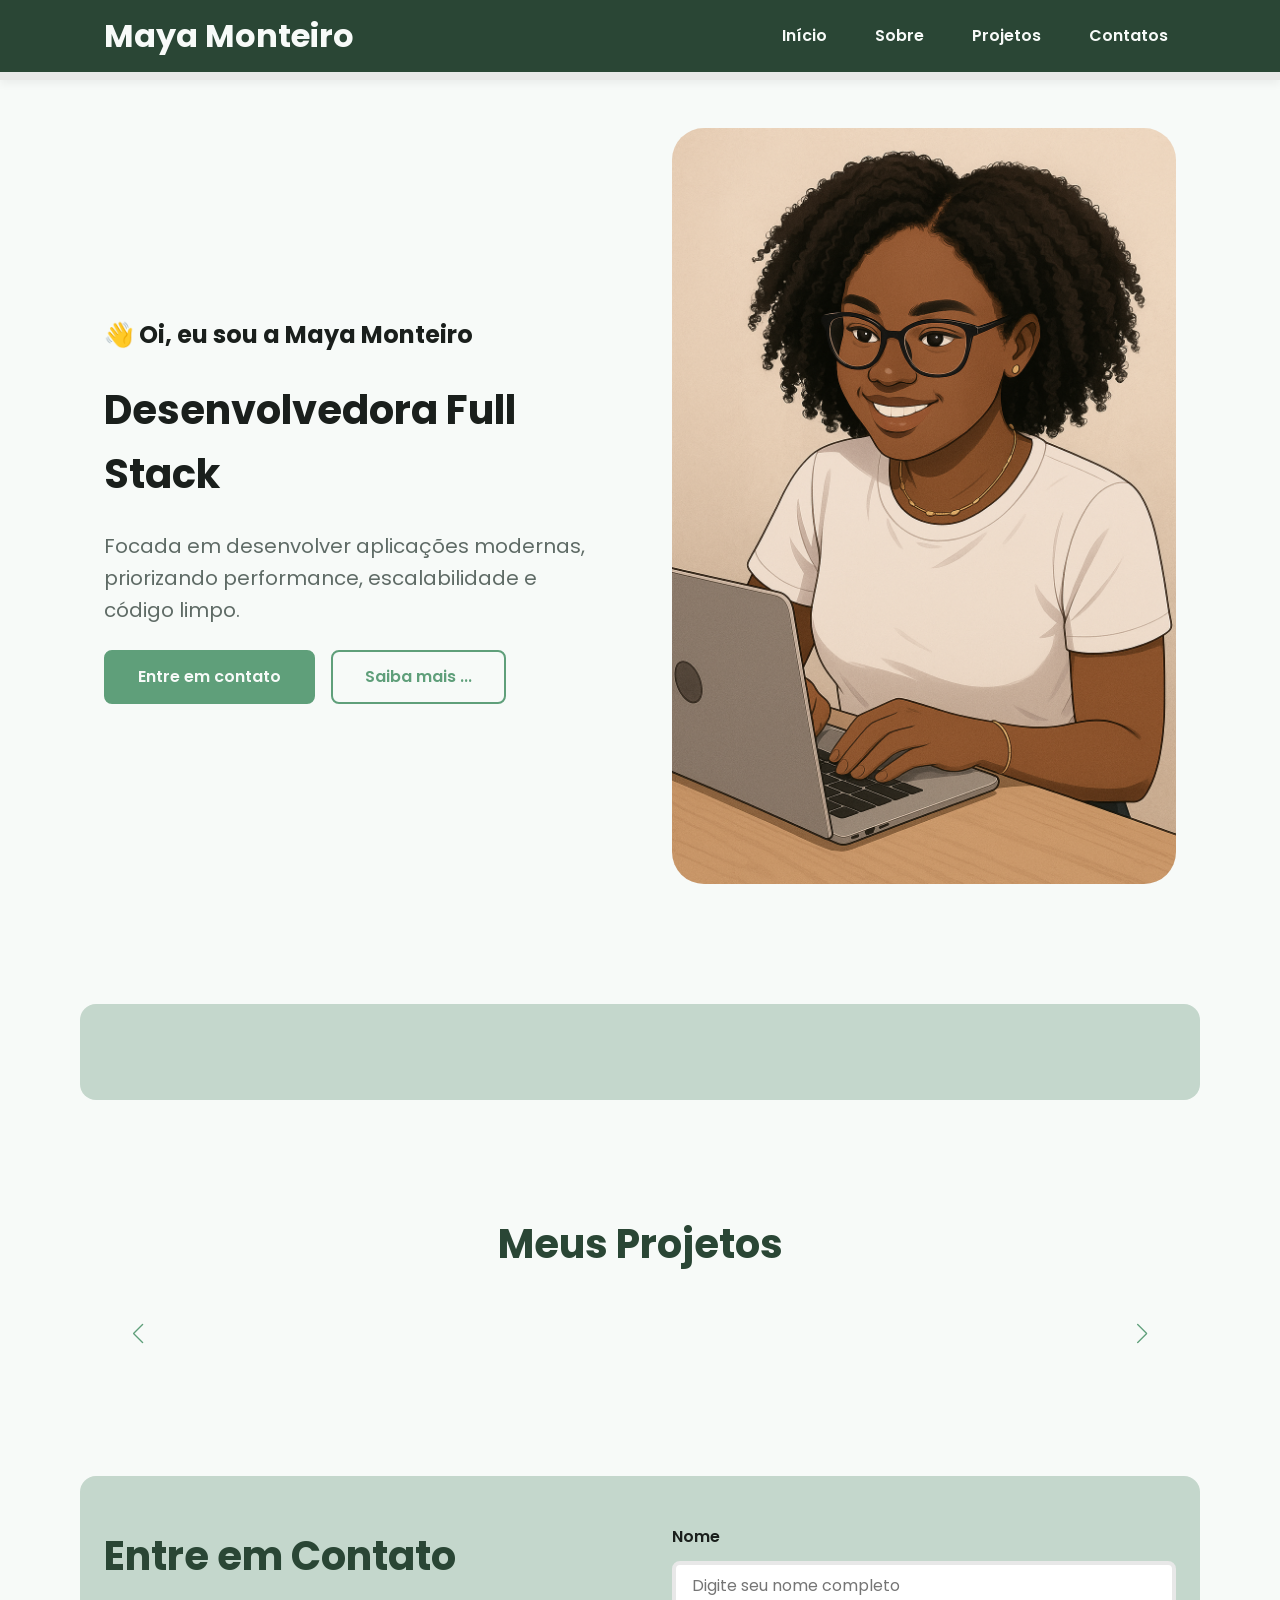
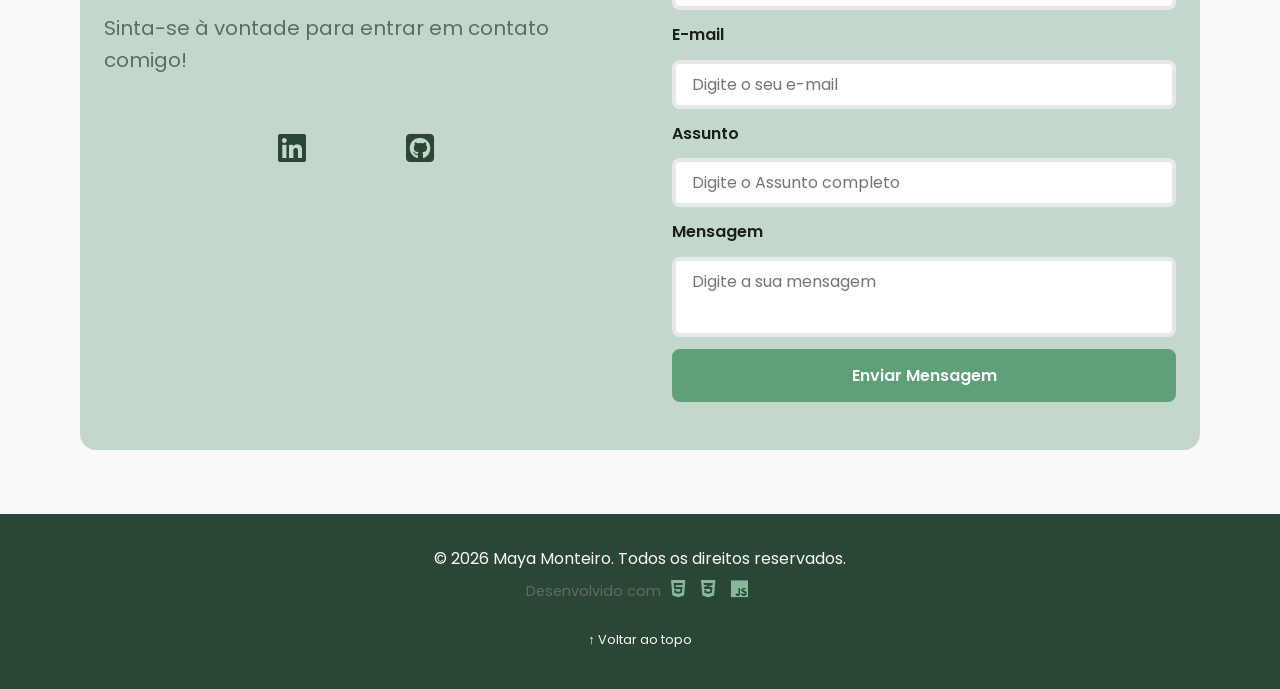
==== commit 0ce1fbb4: "✨ Feat: adiciona validação de formulário e integração com API do GitHub" ====
--- a/index.html
+++ b/index.html
@@ -12,6 +12,9 @@
 
     <!-- Font Awesome -->
     <link rel="stylesheet" href="https://cdnjs.cloudflare.com/ajax/libs/font-awesome/6.5.0/css/all.min.css">
+
+    <!-- SWIPER CSS -->
+    <link rel="stylesheet" href="https://cdn.jsdelivr.net/npm/swiper@11/swiper-bundle.min.css">
 
     <meta charset="UTF-8" />
     <meta name="viewport" content="width=device-width, initial-scale=1.0" />
@@ -82,47 +85,7 @@
 
         <!--ABOUT-->
         <section id="about" class="section-container about-container">
-            <figure class="about-image">
-                <img src="./assets/img/avatar_dev_woman.svg" alt="Foto perfil do autor">
-            </figure>
 
-            <article class="about-content">
-                <h2>Quem sou?</h2>
-                <p><strong>Desenvolvedora Full Stack | Carioca</strong></p>
-
-                <p> Experiência com desenvolvimento de aplicações web e integração de APIs REST, utilizando tecnologias
-                    como React, Angular, Node.js, NestJS, PHP e MySQL.
-
-                    Perfil analítico, proativa e colaborativa, com foco em resolução de problemas e aprendizado
-                    contínuo.
-
-                </p> <!-- GitHub + Curriculo e dados do GH -->
-                <div class="about-buttons-data">
-
-                    <!-- LINKS -->
-                    <div class="buttons-container">
-                        <a href="#" target="_blank" class="botao">GitHub</a>
-                        <a href="#" target="_blank" class="botao-outline"> Curriculo </a>
-                    </div>
-
-                    <!-- DADOS -->
-                    <div class="data-container">
-
-                        <!-- Seguidores -->
-                        <div class="data-item">
-                            <span class="data-number">28</span>
-                            <span class="data-label">Seguidores</span>
-                        </div>
-
-                        <!-- Respositórios Públicos -->
-                        <div class="data-container">
-                            <div class="data-item">
-                                <span class="data-number">24</span>
-                                <span class="data-label">Repositórios</span>
-                            </div>
-                        </div>
-                    </div>
-            </article>
 
         </section>
 
@@ -134,47 +97,15 @@
             <!-- Swiper Container -->
             <div class="swiper projects-swiper">
                 <div class="swiper-wrapper">
-                    <figure class="swiper-slide">
-                        <article class="project-card">
-
-                            <!-- Ícone da Tec padrão do projeto -->
-                            <figure class="project-image">
-                                <img src="./assets/icons/languages/github.svg" alt="Ícone do GitHub">
-                            </figure>
-
-                            <!-- Conteúdo do projeto -->
-                            <div class="project-content">
-
-                                <h3> Projeto GitHub</h3>
-                                <p> Projeto desenvolvido no GitHub</p>
-
-                                <!-- Tags do projeto -->
-                                <div class="project-tags">
-                                    <span class="tag">GitHub</span>
-                                </div>
-
-                                <!-- Links do projeto -->
-                                <div class="project-buttons">
-                                    <a href="#" target="_blank" class="botao botao-sm"> GitHub </a>
-                                    <a href="#" target="_blank" class="botao-outline botao-sm"> Deploy </a>
-                                </div>
-
-
-                            </div>
-                        </article>
-                    </figure>
-
                 </div>
 
+                <!-- Botões de Navegação -->
+                <div class="swiper-button-prev"></div>
+                <div class="swiper-button-next"></div>
+
+                <!-- paginação -->
+                <div class="swiper-pagination"></div>
             </div>
-
-            <!-- Botões de Navegação -->
-            <div class="swiper-button-prev"></div>
-            <div class="swiper-button-next"></div>
-
-            <!-- paginação -->
-            <div class="swiper-pagination"></div>
-
         </section>
 
         <!--CONTACT-->
@@ -199,7 +130,10 @@
             </article>
 
             <!-- Formulário de Contato -->
-            <form id="formulario">
+            <form id="formulario" action="https://formsubmit.co/79f89d1d0f115ae3ab9b73da77f4c73d" method="POST">
+
+                <input type="hidden" name="_next" value="action="https://localhost:5500/success.html">
+                <input type="hidden" name="_captcha" value="false">
 
                 <label for="nome">Nome</label>
                 <input id="nome" name="nome" type="text" placeholder="Digite seu nome completo">
@@ -247,6 +181,11 @@
             </div>
         </div>
     </footer>
+
+    <!-- JS PRINCIPAL DA PÁGINA -->
+    <script src="./assets/js/script.js"></script>
+    <!-- SWIPER JS -->
+    <script src="https://cdn.jsdelivr.net/npm/swiper@11/swiper-bundle.min.js"></script>
 </body>
 
 </html>
